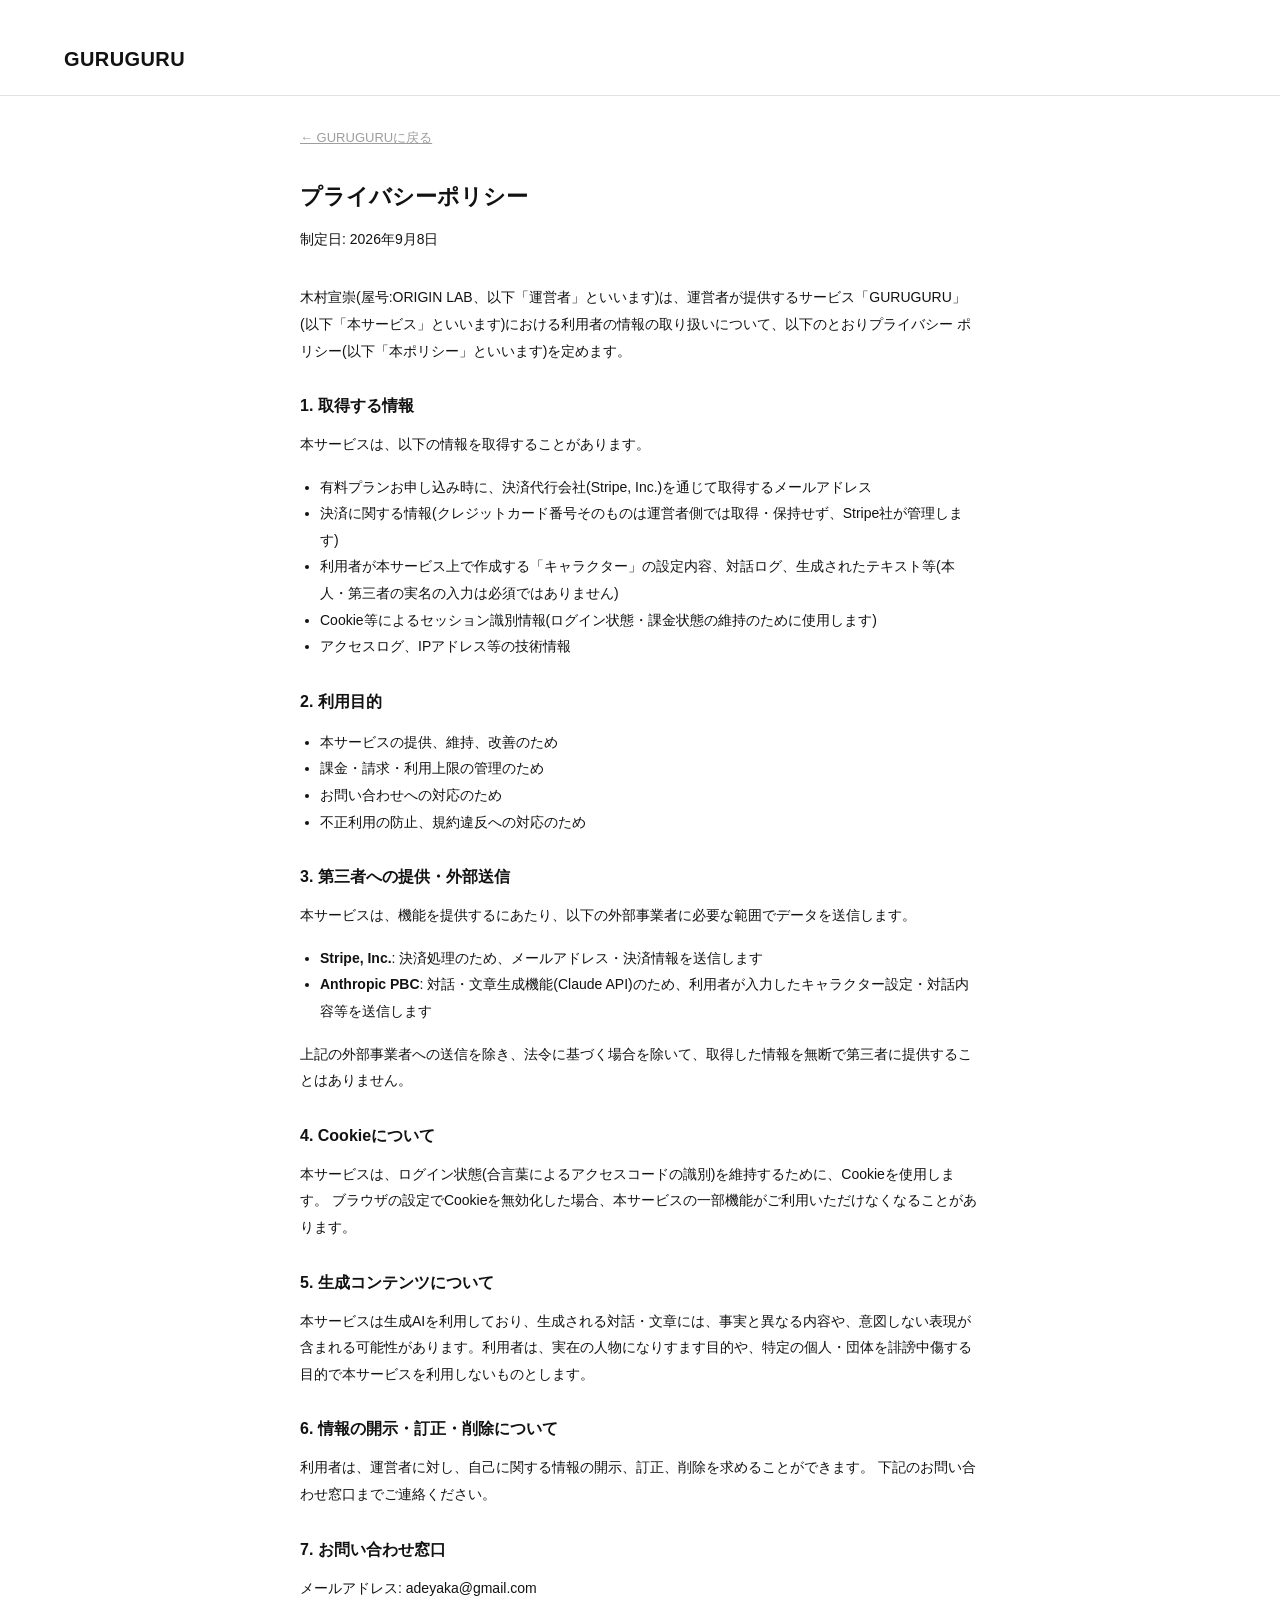
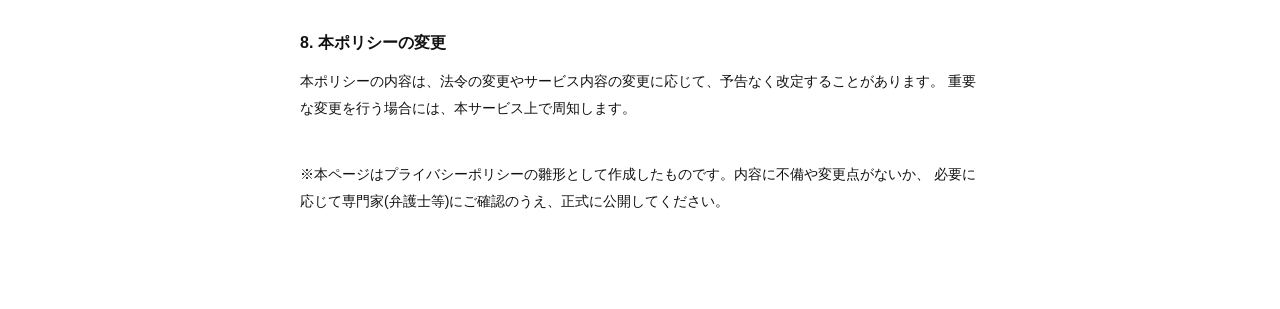
==== public/privacy.html @ 970158dc "特定商取引法に基づく表示・利用規約・プライバシーポリシーの雛形を追加 事業者名は木村宣崇(屋号:ORIGIN LAB)、住所・電話番号は個人事業主向けの 「請求があれば遅滞なく開示」表記、連絡先はad" ====
<!doctype html>
<html lang="ja">
<head>
<meta charset="UTF-8" />
<meta name="viewport" content="width=device-width, initial-scale=1.0" />
<title>プライバシーポリシー - GURUGURU</title>
<link rel="stylesheet" href="css/style.css" />
<style>
  .legal-main { max-width: 720px; margin: 0 auto; padding: 32px 20px 80px; }
  .legal-main h1 { font-size: 22px; margin-bottom: 8px; }
  .legal-main h2 { font-size: 16px; margin-top: 32px; }
  .legal-main p, .legal-main li { font-size: 14px; line-height: 1.9; color: var(--text); }
  .legal-main ul { padding-left: 20px; }
  .legal-back { display: inline-block; margin-bottom: 20px; color: var(--muted); font-size: 13px; }
  .legal-updated { color: var(--muted); font-size: 12px; margin-bottom: 32px; }
  .legal-note { color: var(--muted); font-size: 12px; margin-top: 40px; line-height: 1.8; }
</style>
</head>
<body>
<header><h1 style="padding:24px 32px;margin:0;font-size:20px;">GURUGURU</h1></header>
<main class="legal-main">
  <a class="legal-back" href="/">← GURUGURUに戻る</a>
  <h1>プライバシーポリシー</h1>
  <p class="legal-updated">制定日: 2026年9月8日</p>

  <p>
    木村宣崇(屋号:ORIGIN LAB、以下「運営者」といいます)は、運営者が提供するサービス「GURUGURU」
    (以下「本サービス」といいます)における利用者の情報の取り扱いについて、以下のとおりプライバシー
    ポリシー(以下「本ポリシー」といいます)を定めます。
  </p>

  <h2>1. 取得する情報</h2>
  <p>本サービスは、以下の情報を取得することがあります。</p>
  <ul>
    <li>有料プランお申し込み時に、決済代行会社(Stripe, Inc.)を通じて取得するメールアドレス</li>
    <li>決済に関する情報(クレジットカード番号そのものは運営者側では取得・保持せず、Stripe社が管理します)</li>
    <li>利用者が本サービス上で作成する「キャラクター」の設定内容、対話ログ、生成されたテキスト等(本人・第三者の実名の入力は必須ではありません)</li>
    <li>Cookie等によるセッション識別情報(ログイン状態・課金状態の維持のために使用します)</li>
    <li>アクセスログ、IPアドレス等の技術情報</li>
  </ul>

  <h2>2. 利用目的</h2>
  <ul>
    <li>本サービスの提供、維持、改善のため</li>
    <li>課金・請求・利用上限の管理のため</li>
    <li>お問い合わせへの対応のため</li>
    <li>不正利用の防止、規約違反への対応のため</li>
  </ul>

  <h2>3. 第三者への提供・外部送信</h2>
  <p>
    本サービスは、機能を提供するにあたり、以下の外部事業者に必要な範囲でデータを送信します。
  </p>
  <ul>
    <li><strong>Stripe, Inc.</strong>: 決済処理のため、メールアドレス・決済情報を送信します</li>
    <li><strong>Anthropic PBC</strong>: 対話・文章生成機能(Claude API)のため、利用者が入力したキャラクター設定・対話内容等を送信します</li>
  </ul>
  <p>
    上記の外部事業者への送信を除き、法令に基づく場合を除いて、取得した情報を無断で第三者に提供することはありません。
  </p>

  <h2>4. Cookieについて</h2>
  <p>
    本サービスは、ログイン状態(合言葉によるアクセスコードの識別)を維持するために、Cookieを使用します。
    ブラウザの設定でCookieを無効化した場合、本サービスの一部機能がご利用いただけなくなることがあります。
  </p>

  <h2>5. 生成コンテンツについて</h2>
  <p>
    本サービスは生成AIを利用しており、生成される対話・文章には、事実と異なる内容や、意図しない表現が
    含まれる可能性があります。利用者は、実在の人物になりすます目的や、特定の個人・団体を誹謗中傷する
    目的で本サービスを利用しないものとします。
  </p>

  <h2>6. 情報の開示・訂正・削除について</h2>
  <p>
    利用者は、運営者に対し、自己に関する情報の開示、訂正、削除を求めることができます。
    下記のお問い合わせ窓口までご連絡ください。
  </p>

  <h2>7. お問い合わせ窓口</h2>
  <p>メールアドレス: adeyaka@gmail.com</p>

  <h2>8. 本ポリシーの変更</h2>
  <p>
    本ポリシーの内容は、法令の変更やサービス内容の変更に応じて、予告なく改定することがあります。
    重要な変更を行う場合には、本サービス上で周知します。
  </p>

  <p class="legal-note">
    ※本ページはプライバシーポリシーの雛形として作成したものです。内容に不備や変更点がないか、
    必要に応じて専門家(弁護士等)にご確認のうえ、正式に公開してください。
  </p>
</main>
</body>
</html>
---- public/css/style.css ----
:root {
  --bg: #ffffff;
  --panel: #ffffff;
  --border: #e2e2e2;
  --text: #121212;
  --muted: #9e9e9e;
  --accent: #e6371b;
  --accent-soft: #f2f2f2;
  --danger: #e6371b;
}

* { box-sizing: border-box; }

body {
  margin: 0;
  font-family: -apple-system, BlinkMacSystemFont, "Hiragino Sans", "Yu Gothic", sans-serif;
  background: var(--bg);
  color: var(--text);
}

header {
  padding: 24px 32px 0;
  border-bottom: 1px solid var(--border);
  background: var(--panel);
}

header h1 { margin: 0; font-size: 28px; letter-spacing: 0.02em; }
.subtitle { color: var(--muted); margin: 4px 0 16px; }

nav {
  display: flex;
  gap: 4px;
  overflow-x: auto;
  -webkit-overflow-scrolling: touch;
}

.tab-btn {
  padding: 10px 18px;
  border: 1px solid var(--border);
  border-bottom: none;
  background: var(--bg);
  color: var(--muted);
  cursor: pointer;
  border-radius: 8px 8px 0 0;
  font-size: 14px;
  white-space: nowrap;
  flex-shrink: 0;
}

.tab-btn.active {
  background: var(--panel);
  color: var(--text);
  font-weight: 600;
  border-color: var(--border);
}

main { padding: 28px 32px 60px; max-width: 1100px; margin: 0 auto; }

.tab-panel { display: none; }
.tab-panel.active { display: block; }

.panel-grid { display: grid; grid-template-columns: 280px 1fr; gap: 24px; }

.panel-list, .panel-form {
  background: var(--panel);
  border: 1px solid var(--border);
  border-radius: 12px;
  padding: 20px;
}

h2 { margin-top: 0; font-size: 16px; }

#personality-list { list-style: none; padding: 0; margin: 0 0 16px; }
#personality-list li {
  padding: 10px 12px;
  border-radius: 8px;
  cursor: pointer;
  color: var(--text);
}
#personality-list li:hover { background: var(--accent-soft); }
#personality-list li.selected { background: var(--accent-soft); font-weight: 600; }

#personality-list li.born-child-item {
  border: 1px dashed var(--border);
  margin-top: 4px;
  font-size: 13px;
  color: var(--muted);
}
#personality-list li.born-child-item:hover { background: var(--bg); border-color: var(--accent); }
.born-child-badge {
  display: inline-block;
  margin-right: 6px;
  padding: 1px 8px;
  border-radius: 999px;
  font-size: 11px;
  font-weight: 600;
  background: var(--accent-soft);
  color: var(--accent);
}

label { display: block; margin-bottom: 14px; font-size: 13px; color: var(--muted); }
input[type="text"], input[type="number"], textarea, select {
  display: block;
  width: 100%;
  margin-top: 6px;
  padding: 8px 10px;
  border: 1px solid var(--border);
  border-radius: 8px;
  font-size: 14px;
  font-family: inherit;
  color: var(--text);
  background: #fff;
}
textarea { resize: vertical; }

.memory-section { margin-bottom: 16px; }
.memory-row {
  display: flex;
  flex-wrap: wrap;
  gap: 8px;
  margin-bottom: 8px;
  align-items: center;
  background: var(--panel);
  border: 1px solid var(--border);
  border-radius: 8px;
  padding: 10px;
}
.memory-row input[type="text"] { flex: 1 1 160px; min-width: 120px; }
.memory-row button { flex-shrink: 0; }
.memory-influence-row {
  display: flex;
  align-items: center;
  gap: 6px;
  font-size: 12px;
  color: var(--muted);
  white-space: nowrap;
}
.memory-influence-row input[type="range"] { width: 90px; }
.memory-influence-value { min-width: 24px; text-align: right; font-weight: 600; color: var(--accent); }
.memory-who-tag {
  display: inline-block;
  padding: 1px 8px;
  border-radius: 999px;
  font-size: 11px;
  background: var(--accent-soft);
  color: var(--accent);
  font-weight: 600;
}

button {
  padding: 8px 16px;
  border-radius: 8px;
  border: 1px solid var(--accent);
  background: var(--accent);
  color: #fff;
  cursor: pointer;
  font-size: 14px;
}
button:hover { opacity: 0.9; }
button.secondary { background: var(--panel); color: var(--accent); }
button.danger { background: var(--panel); color: var(--danger); border-color: var(--danger); }

.form-actions { display: flex; gap: 10px; margin-top: 8px; }

#new-personality-btn { width: 100%; background: var(--panel); color: var(--accent); }

.dialogue-form {
  display: grid;
  grid-template-columns: 1fr 1fr 2fr auto auto;
  gap: 12px;
  align-items: end;
  background: var(--panel);
  border: 1px solid var(--border);
  border-radius: 12px;
  padding: 20px;
  margin-bottom: 20px;
}

#dialogue-status { color: var(--muted); margin-bottom: 12px; min-height: 20px; }

.transcript { display: flex; flex-direction: column; gap: 12px; margin-bottom: 20px; }
.bubble {
  max-width: 70%;
  padding: 12px 16px;
  border-radius: 14px;
  background: var(--panel);
  border: 1px solid var(--border);
}
.bubble.speaker-a { align-self: flex-start; background: var(--accent-soft); }
.bubble.speaker-b { align-self: flex-end; background: #efefef; }
.bubble .speaker-name { font-size: 12px; color: var(--muted); margin-bottom: 4px; font-weight: 600; }

.c-timeline { display: flex; flex-direction: column; gap: 16px; }
.c-card {
  background: var(--panel);
  border: 1px solid var(--border);
  border-radius: 12px;
  padding: 20px;
}
.c-card h3 { margin-top: 0; }
.c-card .c-field { margin-bottom: 12px; }
.c-card .c-field-label { font-size: 12px; color: var(--muted); font-weight: 600; margin-bottom: 4px; }
.c-card .c-field-value { white-space: pre-wrap; font-size: 14px; }
.c-card .c-date { color: var(--muted); font-size: 12px; }

.hint { color: var(--muted); font-size: 13px; margin-top: -8px; }

.bubble .emotion-tag {
  display: inline-block;
  margin-left: 8px;
  padding: 1px 8px;
  border-radius: 999px;
  font-size: 11px;
  background: #fff;
  border: 1px solid var(--border);
  color: var(--muted);
}

.enishi-toolbar { margin-bottom: 16px; max-width: 320px; }

.enishi-layout {
  display: grid;
  grid-template-columns: 1fr 340px;
  gap: 20px;
}

#enishi-svg {
  width: 100%;
  height: 640px;
  background: var(--panel);
  border: 1px solid var(--border);
  border-radius: 12px;
}

.enishi-node circle {
  fill: #fff;
  stroke: var(--border);
  stroke-width: 1.5px;
  cursor: pointer;
}
.enishi-node.center circle { fill: var(--text); stroke: var(--text); }
.enishi-node.center text { fill: #fff; }
.enishi-node text { font-size: 12px; fill: var(--text); pointer-events: none; }
.enishi-node:hover circle { stroke: var(--accent); }

.enishi-edge line { stroke: var(--border); stroke-width: 2px; cursor: pointer; }
.enishi-edge line:hover { stroke: var(--accent); }
.enishi-edge text { font-size: 10px; fill: var(--muted); pointer-events: none; }

.enishi-node.ghost circle {
  fill: var(--panel);
  stroke: var(--muted);
  stroke-width: 1.5px;
  stroke-dasharray: 4 3;
}
.enishi-node.ghost text { fill: var(--muted); font-size: 11px; }
.enishi-node.ghost:hover circle { stroke: var(--accent); }
.enishi-edge.ghost line { stroke: var(--muted); stroke-width: 1.5px; stroke-dasharray: 3 4; cursor: default; }

.enishi-detail {
  background: var(--panel);
  border: 1px solid var(--border);
  border-radius: 12px;
  padding: 18px;
  max-height: 640px;
  overflow-y: auto;
}
.enishi-detail h3 { margin-top: 0; }
.score-grid { display: grid; grid-template-columns: repeat(2, 1fr); gap: 10px; margin: 12px 0; }
.score-box { background: var(--bg); border: 1px solid var(--border); border-radius: 8px; padding: 10px; text-align: center; }
.score-box .score-label { font-size: 11px; color: var(--muted); }
.score-box .score-value { font-size: 20px; font-weight: 600; }
.score-side-label { font-size: 12px; color: var(--muted); font-weight: 600; margin-top: 14px; }

.memory-item {
  border-top: 1px solid var(--border);
  padding: 10px 0;
  font-size: 13px;
}
.memory-item .memory-emotion { color: var(--accent); font-weight: 600; font-size: 12px; }

.rt-results { display: flex; flex-direction: column; gap: 14px; }
.rt-item {
  background: var(--panel);
  border: 1px solid var(--border);
  border-radius: 10px;
  padding: 14px 16px;
}
.rt-item .rt-question { font-weight: 600; margin-bottom: 6px; }
.rt-item .rt-answer { color: var(--text); white-space: pre-wrap; }

.c-chat-section {
  margin-top: 28px;
  padding-top: 20px;
  border-top: 1px solid var(--border);
}

.c-chat-log {
  display: flex;
  flex-direction: column;
  gap: 10px;
  max-height: 360px;
  overflow-y: auto;
  background: var(--panel);
  border: 1px solid var(--border);
  border-radius: 12px;
  padding: 16px;
  margin-bottom: 12px;
}

.c-chat-bubble {
  max-width: 75%;
  padding: 10px 14px;
  border-radius: 14px;
  border: 1px solid var(--border);
}
.c-chat-bubble.role-user { align-self: flex-end; background: #efefef; }
.c-chat-bubble.role-c { align-self: flex-start; background: var(--accent-soft); }
.c-chat-bubble .c-chat-role { font-size: 11px; color: var(--muted); font-weight: 600; margin-bottom: 4px; }

.c-chat-form { display: flex; gap: 10px; }
.c-chat-form input { flex: 1; margin-top: 0; }

.field-group-heading {
  font-size: 12px;
  font-weight: 600;
  color: var(--accent);
  margin: 18px 0 4px;
  padding-top: 12px;
  border-top: 1px dashed var(--border);
}

.import-log-section {
  margin-top: 28px;
  padding-top: 20px;
  border-top: 1px solid var(--border);
}
.import-log-section textarea { width: 100%; margin-bottom: 10px; }
.import-log-section .suggestion-card {
  background: var(--accent-soft);
  border: 1px solid var(--border);
  border-radius: 10px;
  padding: 14px;
  margin-top: 12px;
  font-size: 13px;
}
.import-log-section .suggestion-card .suggestion-label { font-weight: 600; margin-top: 8px; }

.scene-output {
  background: var(--panel);
  border: 1px solid var(--border);
  border-radius: 12px;
  padding: 28px 32px;
  margin-bottom: 28px;
  min-height: 40px;
}
.scene-output .scene-title {
  font-size: 20px;
  font-weight: 700;
  margin-bottom: 16px;
  letter-spacing: 0.02em;
}
.scene-output .scene-body {
  white-space: pre-wrap;
  line-height: 1.9;
  font-size: 15px;
}
.scene-output .scene-meta {
  color: var(--muted);
  font-size: 12px;
  margin-top: 18px;
  padding-top: 12px;
  border-top: 1px dashed var(--border);
}

.scene-history-heading { font-size: 14px; color: var(--muted); }
.scene-history { display: flex; flex-direction: column; gap: 10px; }
.scene-history-item {
  background: var(--panel);
  border: 1px solid var(--border);
  border-radius: 10px;
  padding: 12px 16px;
  cursor: pointer;
}
.scene-history-item:hover { border-color: var(--accent); }
.scene-history-item .scene-history-title { font-weight: 600; }
.scene-history-item .scene-history-meta { font-size: 12px; color: var(--muted); }

.billing-badge {
  position: absolute;
  top: 24px;
  right: 32px;
  font-size: 12px;
  padding: 4px 12px;
  border-radius: 999px;
  border: 1px solid var(--border);
  background: var(--panel);
  color: var(--muted);
}
.billing-badge.paid { color: var(--accent); border-color: var(--accent); }
header { position: relative; }

.paywall-overlay {
  position: fixed;
  inset: 0;
  background: rgba(0, 0, 0, 0.45);
  display: flex;
  align-items: center;
  justify-content: center;
  z-index: 1000;
}
.paywall-card {
  background: var(--panel);
  border-radius: 16px;
  padding: 32px;
  max-width: 420px;
  width: 90%;
  box-shadow: 0 20px 60px rgba(0, 0, 0, 0.2);
}
.paywall-card h2 { margin-top: 0; }
.paywall-card > button:first-of-type { width: 100%; margin-top: 16px; padding: 12px; font-size: 15px; }
.paywall-divider {
  text-align: center;
  color: var(--muted);
  font-size: 12px;
  margin: 20px 0 10px;
}
.paywall-redeem { display: flex; gap: 8px; }
.paywall-redeem input { flex: 1; margin-top: 0; }
.paywall-close {
  width: 100%;
  margin-top: 16px;
  background: transparent;
  border: none;
  color: var(--muted);
}

.guide-steps { padding-left: 20px; }
.guide-steps li {
  background: var(--panel);
  border: 1px solid var(--border);
  border-radius: 10px;
  padding: 16px 20px;
  margin-bottom: 14px;
  list-style: decimal;
  line-height: 1.8;
}
.guide-steps li strong { color: var(--accent); }

.guide-faq dt {
  font-weight: 700;
  margin-top: 16px;
}
.guide-faq dd {
  margin: 6px 0 0;
  color: var(--text);
  line-height: 1.7;
}

.site-footer {
  max-width: 1100px;
  margin: 0 auto;
  padding: 20px 32px 40px;
  display: flex;
  gap: 20px;
  flex-wrap: wrap;
  border-top: 1px solid var(--border);
}
.site-footer a {
  color: var(--muted);
  font-size: 12px;
  text-decoration: none;
}
.site-footer a:hover { color: var(--accent); }

/* ---------- スマホ幅対応 ---------- */
@media (max-width: 768px) {
  header { padding: 16px 16px 0; }
  header h1 { font-size: 22px; }
  main { padding: 16px 16px 40px; }

  .panel-grid { grid-template-columns: 1fr; }
  .enishi-layout { grid-template-columns: 1fr; }

  .dialogue-form {
    grid-template-columns: 1fr;
    padding: 16px;
  }
  .dialogue-form label { margin-bottom: 10px; }

  .billing-badge {
    position: static;
    display: inline-block;
    margin-top: 10px;
  }

  .bubble, .c-chat-bubble { max-width: 88%; }

  .paywall-card { padding: 24px 20px; }
}
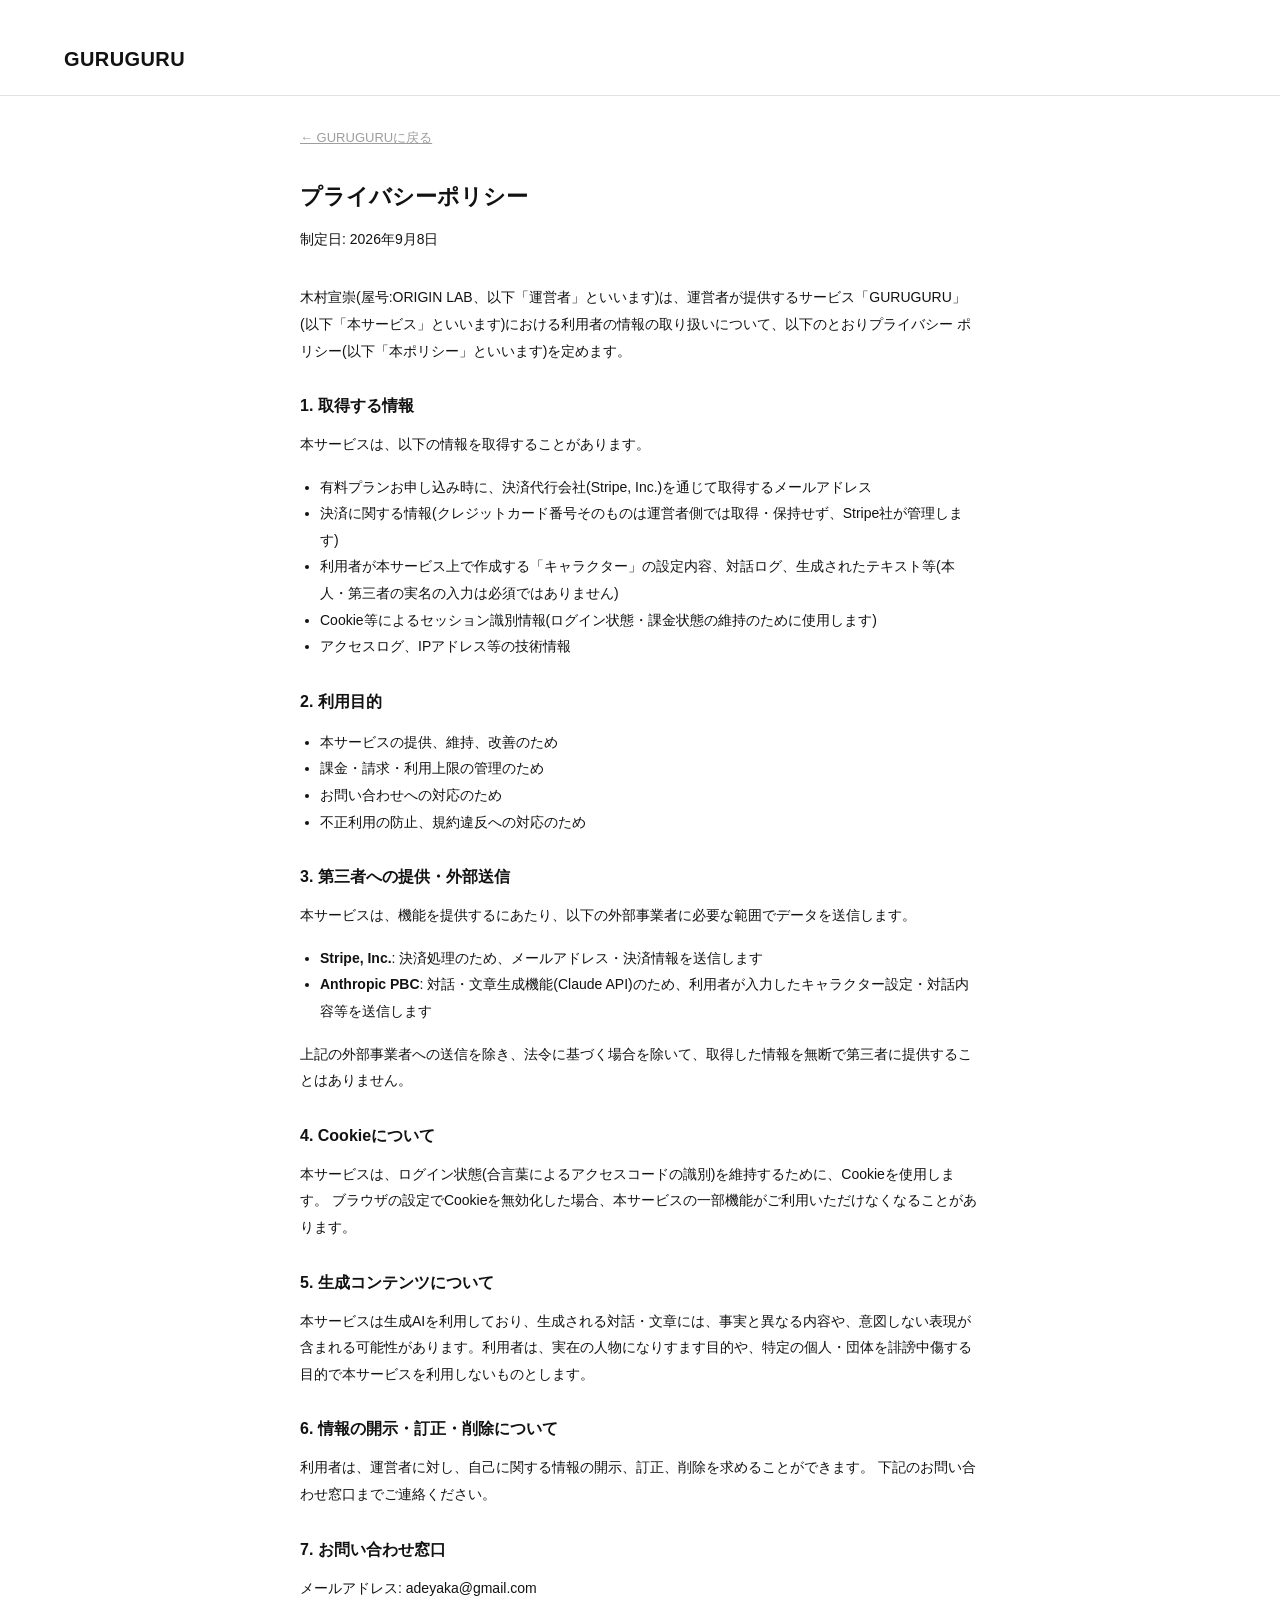
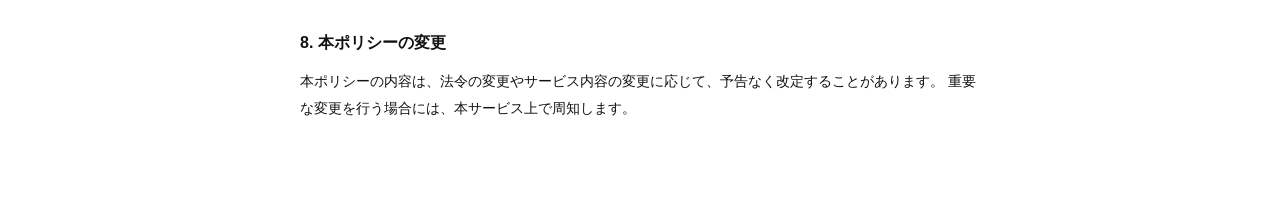
==== commit de160628: "キャラクターの公開範囲(既定非公開)・対話初期選択・単体トップアップ購入を改善 - キャラクターは既定で非公開にし、編集画面で「みんなの村に公開する」を   チェックした場合のみ他ユーザーから見える/" ====
--- a/public/privacy.html
+++ b/public/privacy.html
@@ -87,10 +87,6 @@
     重要な変更を行う場合には、本サービス上で周知します。
   </p>
 
-  <p class="legal-note">
-    ※本ページはプライバシーポリシーの雛形として作成したものです。内容に不備や変更点がないか、
-    必要に応じて専門家(弁護士等)にご確認のうえ、正式に公開してください。
-  </p>
 </main>
 </body>
 </html>
--- a/public/css/style.css
+++ b/public/css/style.css
@@ -205,6 +205,9 @@
 
 .hint { color: var(--muted); font-size: 13px; margin-top: -8px; }
 
+.checkbox-label { display: flex; align-items: flex-start; gap: 8px; font-size: 14px; }
+.checkbox-label input[type="checkbox"] { margin-top: 3px; flex-shrink: 0; }
+
 .bubble .emotion-tag {
   display: inline-block;
   margin-left: 8px;
@@ -435,6 +438,21 @@
   color: var(--muted);
 }
 
+.demo-cta {
+  background: var(--panel);
+  border: 1px solid var(--border);
+  border-radius: 12px;
+  padding: 24px;
+  text-align: center;
+  margin-bottom: 28px;
+}
+.demo-cta-label { font-size: 13px; color: var(--muted); margin: 0 0 10px; }
+.demo-cta button {
+  font-size: 16px;
+  padding: 12px 28px;
+}
+.demo-cta .hint { margin-top: 10px; }
+
 .guide-steps { padding-left: 20px; }
 .guide-steps li {
   background: var(--panel);
